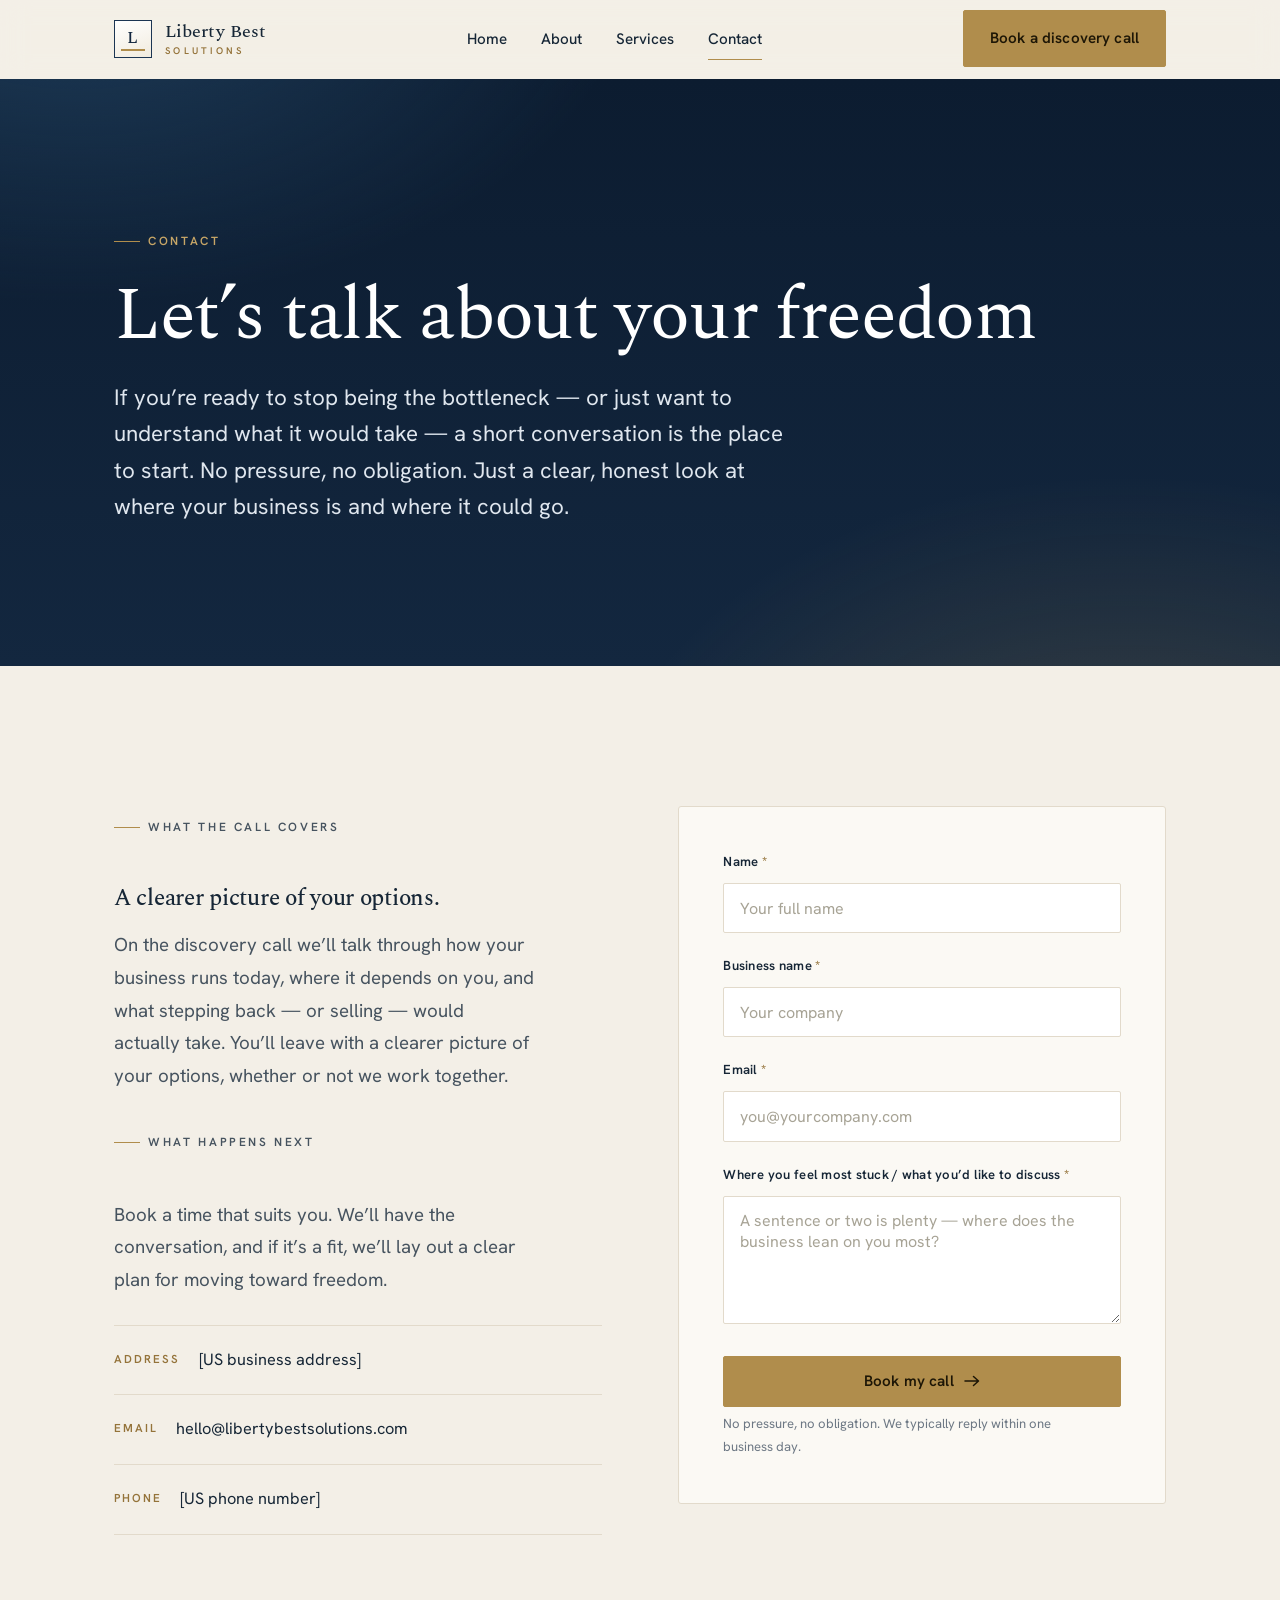
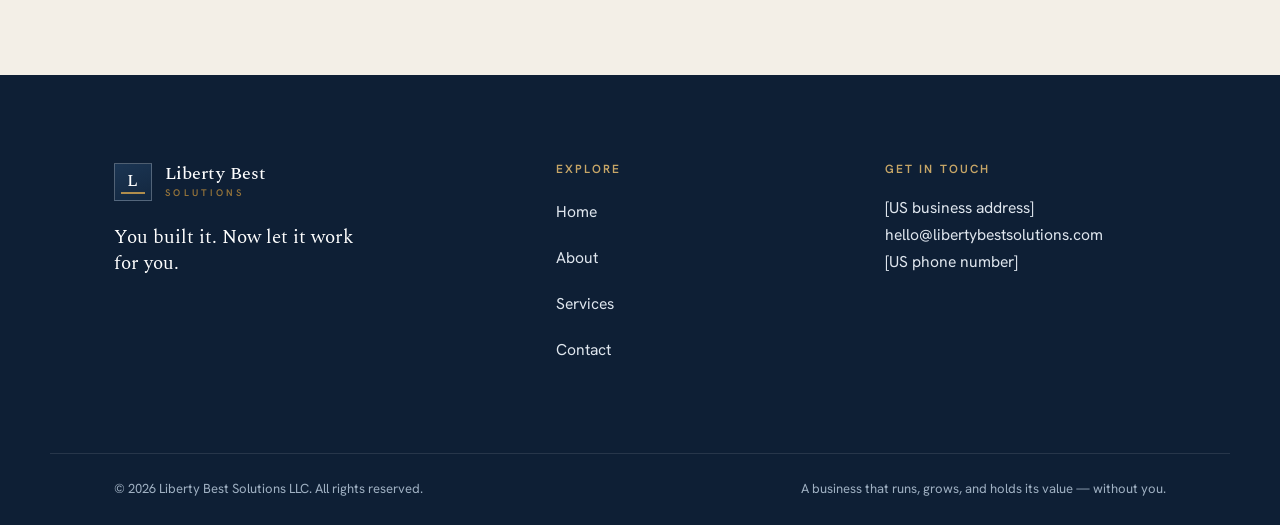
==== contact.html @ 2e7f5e14 "Initial commit" ====
<!DOCTYPE html>
<html lang="en">
<head>
<meta charset="UTF-8" />
<meta name="viewport" content="width=device-width, initial-scale=1.0" />
<title>Contact — Liberty Best Solutions</title>
<meta name="description" content="Let’s talk about your freedom. Book a discovery call — no pressure, no obligation. A clear, honest look at where your business is and where it could go." />
<link rel="stylesheet" href="styles.css" />
</head>
<body>

<header class="site-header">
  <div class="wrap nav">
    <a class="brand" href="index.html" aria-label="Liberty Best Solutions home">
      <span class="brand__mark"><span>L</span></span>
      <span class="brand__name"><b>Liberty Best</b><small>Solutions</small></span>
    </a>
    <nav class="nav__links" aria-label="Primary">
      <a href="index.html">Home</a>
      <a href="about.html">About</a>
      <a href="services.html">Services</a>
      <a href="contact.html" aria-current="page">Contact</a>
    </nav>
    <div class="nav__cta">
      <a class="btn btn--gold" href="#book">Book a discovery call</a>
      <button class="nav__toggle" aria-label="Menu" aria-expanded="false"><span></span></button>
    </div>
  </div>
</header>

<main>
<!-- Page hero -->
<section class="phero on-navy">
  <div class="phero__bg"></div>
  <div class="wrap">
    <div class="phero__inner wide">
      <p class="eyebrow reveal">Contact</p>
      <h1 class="display reveal" data-d="1">Let’s talk about your freedom</h1>
      <p class="lead reveal" data-d="2">If you’re ready to stop being the bottleneck — or just want to understand what it would take — a short conversation is the place to start. No pressure, no obligation. Just a clear, honest look at where your business is and where it could go.</p>
    </div>
  </div>
</section>

<!-- Contact + form -->
<section class="section" id="book">
  <div class="wrap contact-grid">
    <!-- Aside -->
    <div class="contact-aside">
      <div class="reveal">
        <p class="eyebrow">What the call covers</p>
        <h3 style="margin-top:20px;">A clearer picture of your options.</h3>
        <p>On the discovery call we’ll talk through how your business runs today, where it depends on you, and what stepping back — or selling — would actually take. You’ll leave with a clearer picture of your options, whether or not we work together.</p>
      </div>

      <div class="reveal" data-d="1" style="margin-top:8px;">
        <p class="eyebrow">What happens next</p>
        <p style="margin-top:18px;">Book a time that suits you. We’ll have the conversation, and if it’s a fit, we’ll lay out a clear plan for moving toward freedom.</p>
      </div>

      <div class="contact-points reveal" data-d="2">
        <div class="cpoint">
          <span class="cpoint__k">Address</span>
          <span class="cpoint__v">[US business address]</span>
        </div>
        <div class="cpoint">
          <span class="cpoint__k">Email</span>
          <span class="cpoint__v"><a href="mailto:hello@libertybestsolutions.com">hello@libertybestsolutions.com</a></span>
        </div>
        <div class="cpoint">
          <span class="cpoint__k">Phone</span>
          <span class="cpoint__v">[US phone number]</span>
        </div>
      </div>
    </div>

    <!-- Form -->
    <div class="reveal" data-d="1">
      <form class="form" id="contact-form" novalidate>
        <div class="field" data-required>
          <label for="f-name">Name <span class="req">*</span></label>
          <input type="text" id="f-name" name="name" autocomplete="name" placeholder="Your full name" />
          <span class="field__err">Please enter your name.</span>
        </div>
        <div class="field" data-required>
          <label for="f-business">Business name <span class="req">*</span></label>
          <input type="text" id="f-business" name="business" autocomplete="organization" placeholder="Your company" />
          <span class="field__err">Please enter your business name.</span>
        </div>
        <div class="field" data-required>
          <label for="f-email">Email <span class="req">*</span></label>
          <input type="email" id="f-email" name="email" autocomplete="email" placeholder="you@yourcompany.com" />
          <span class="field__err">Please enter a valid email address.</span>
        </div>
        <div class="field" data-required>
          <label for="f-message">Where you feel most stuck / what you’d like to discuss <span class="req">*</span></label>
          <textarea id="f-message" name="message" placeholder="A sentence or two is plenty — where does the business lean on you most?"></textarea>
          <span class="field__err">Please add a short note so we can prepare.</span>
        </div>
        <button type="submit" class="btn btn--gold" style="width:100%;justify-content:center;">Book my call
          <svg width="16" height="12" viewBox="0 0 16 12" fill="none"><path d="M1 6h13M9.5 1.5 14.5 6l-5 4.5" stroke="currentColor" stroke-width="1.5" stroke-linecap="round" stroke-linejoin="round"/></svg>
        </button>
        <p class="form__note">No pressure, no obligation. We typically reply within one business day.</p>
      </form>

      <div class="form__success">
        <div class="tick">
          <svg width="26" height="20" viewBox="0 0 26 20" fill="none"><path d="M2 10.5 9 17 24 2" stroke="currentColor" stroke-width="2" stroke-linecap="round" stroke-linejoin="round"/></svg>
        </div>
        <h3>Thank you — your request is in.</h3>
        <p>We’ll be in touch within one business day to find a time that suits you. Talk soon.</p>
      </div>
    </div>
  </div>
</section>
</main>

<footer class="site-footer">
  <div class="wrap foot">
    <div class="foot__brand">
      <a class="brand" href="index.html" aria-label="Liberty Best Solutions home">
        <span class="brand__mark"><span>L</span></span>
        <span class="brand__name"><b>Liberty Best</b><small>Solutions</small></span>
      </a>
      <p class="foot__tag">You built it. Now let it work for you.</p>
    </div>
    <div>
      <h4>Explore</h4>
      <ul>
        <li><a href="index.html">Home</a></li>
        <li><a href="about.html">About</a></li>
        <li><a href="services.html">Services</a></li>
        <li><a href="contact.html">Contact</a></li>
      </ul>
    </div>
    <div>
      <h4>Get in touch</h4>
      <address>
        [US business address]<br />
        <a href="mailto:hello@libertybestsolutions.com">hello@libertybestsolutions.com</a><br />
        [US phone number]
      </address>
    </div>
  </div>
  <div class="wrap foot__bar">
    <span>© <span data-year>2026</span> Liberty Best Solutions LLC. All rights reserved.</span>
    <span>A business that runs, grows, and holds its value — without you.</span>
  </div>
</footer>

<script src="app.js"></script>
</body>
</html>
---- styles.css ----
/* =========================================================
   Liberty Best Solutions — shared stylesheet
   Mature · calm · premium · authoritative
   ========================================================= */

@import url('https://fonts.googleapis.com/css2?family=Spectral:ital,wght@0,300;0,400;0,500;0,600;1,400&family=Hanken+Grotesk:wght@400;500;600;700&display=swap');

:root{
  /* Navy — trust, stability, premium */
  --navy-900:#0e1f35;
  --navy-800:#13273f;
  --navy-700:#1b3553;
  --navy-600:#284a6e;
  --ink:#162636;          /* primary text on light */

  /* Warm stone neutrals */
  --stone:#f3efe7;        /* page background */
  --stone-deep:#ece6da;
  --paper:#fbf9f4;        /* cards / raised surfaces */
  --line:#e2dacb;         /* hairline on stone */
  --line-soft:#eee8db;

  /* Muted gold accent — used sparingly */
  --gold:#b08d4c;
  --gold-soft:#c7a667;
  --gold-deep:#94733a;
  --gold-tint:rgba(176,141,76,0.10);

  /* Text roles */
  --body:#46535f;         /* body copy on light */
  --muted:#6d7884;        /* secondary */
  --on-navy:#dfe6ee;      /* body on navy */
  --on-navy-soft:#9fb0c2; /* secondary on navy */

  --maxw:1180px;
  --gutter:clamp(20px,5vw,64px);
  --serif:'Spectral',Georgia,'Times New Roman',serif;
  --sans:'Hanken Grotesk',-apple-system,BlinkMacSystemFont,'Segoe UI',Helvetica,Arial,sans-serif;

  --ease:cubic-bezier(.22,.61,.36,1);
}

*{box-sizing:border-box;margin:0;padding:0;}
html{scroll-behavior:smooth;-webkit-text-size-adjust:100%;}
body{
  font-family:var(--sans);
  background:var(--stone);
  color:var(--body);
  font-size:clamp(1rem,0.97rem + 0.25vw,1.1875rem);
  line-height:1.75;
  font-weight:400;
  -webkit-font-smoothing:antialiased;
  text-rendering:optimizeLegibility;
  overflow-x:hidden;
}
img{max-width:100%;display:block;}
a{color:inherit;text-decoration:none;}

/* ---------- Layout ---------- */
.wrap{max-width:var(--maxw);margin-inline:auto;padding-inline:var(--gutter);}
.section{padding-block:clamp(72px,11vw,140px);}
.section--tight{padding-block:clamp(56px,8vw,96px);}
.divider{height:1px;background:var(--line);border:0;}

/* ---------- Typography ---------- */
h1,h2,h3,h4{font-family:var(--serif);color:var(--ink);font-weight:500;line-height:1.08;letter-spacing:-0.012em;text-wrap:balance;}
.display{
  font-size:clamp(2.5rem,1.7rem + 3.9vw,4.6rem);
  font-weight:400;
  line-height:1.04;
  letter-spacing:-0.018em;
}
h2.h2{font-size:clamp(1.9rem,1.4rem + 2.1vw,3rem);font-weight:400;}
h3{font-size:clamp(1.25rem,1.1rem + 0.6vw,1.6rem);}
.lead{
  font-size:clamp(1.15rem,1.04rem + 0.5vw,1.4rem);
  line-height:1.62;
  color:var(--body);
  font-weight:400;
  text-wrap:pretty;
}
p{text-wrap:pretty;}
p + p{margin-top:1.1em;}

.eyebrow{
  font-family:var(--sans);
  font-size:0.74rem;
  font-weight:600;
  letter-spacing:0.22em;
  text-transform:uppercase;
  color:var(--gold-deep);
  display:inline-flex;
  align-items:center;
  gap:0.7em;
}
.eyebrow::before{
  content:"";
  width:26px;height:1px;background:var(--gold);
  display:inline-block;
}
.eyebrow--center{justify-content:center;}
.on-navy .eyebrow{color:var(--gold-soft);}

/* ---------- Buttons ---------- */
.btn{
  --bg:var(--navy-800);--fg:#fff;--bd:var(--navy-800);
  font-family:var(--sans);
  font-weight:600;
  font-size:0.95rem;
  letter-spacing:0.01em;
  display:inline-flex;align-items:center;gap:0.65em;
  padding:0.95em 1.7em;
  background:var(--bg);color:var(--fg);
  border:1px solid var(--bd);
  border-radius:2px;
  cursor:pointer;
  transition:transform .4s var(--ease),background .35s var(--ease),box-shadow .4s var(--ease),color .35s var(--ease);
  will-change:transform;
  white-space:nowrap;
}
.btn svg{transition:transform .4s var(--ease);}
.btn:hover{transform:translateY(-2px);box-shadow:0 14px 30px -14px rgba(14,31,53,.55);}
.btn:hover svg{transform:translateX(4px);}
.btn--gold{--bg:var(--gold);--bd:var(--gold);--fg:#1d1606;}
.btn--gold:hover{--bg:var(--gold-soft);box-shadow:0 14px 30px -14px rgba(176,141,76,.6);}
.btn--ghost{--bg:transparent;--fg:var(--ink);--bd:var(--line);}
.btn--ghost:hover{--bg:#fff;--bd:#d6cdba;}
.btn--on-navy{--bg:transparent;--fg:#fff;--bd:rgba(255,255,255,.32);}
.btn--on-navy:hover{--bg:rgba(255,255,255,.06);--bd:rgba(255,255,255,.6);}

.tlink{
  font-family:var(--sans);font-weight:600;font-size:0.95rem;
  color:var(--ink);display:inline-flex;align-items:center;gap:0.5em;
  padding-bottom:2px;border-bottom:1px solid var(--gold);
  transition:gap .35s var(--ease),color .3s var(--ease);
}
.tlink:hover{gap:0.85em;color:var(--gold-deep);}
.on-navy .tlink{color:#fff;}

/* ---------- Header ---------- */
.site-header{
  position:sticky;top:0;z-index:60;
  background:rgba(243,239,231,.82);
  backdrop-filter:saturate(140%) blur(14px);
  border-bottom:1px solid transparent;
  transition:border-color .4s var(--ease),background .4s var(--ease);
}
.site-header.scrolled{border-bottom-color:var(--line);background:rgba(243,239,231,.94);}
.nav{display:flex;align-items:center;justify-content:space-between;gap:24px;height:78px;}

.brand{display:flex;align-items:center;gap:13px;}
.brand__mark{
  width:38px;height:38px;flex:none;position:relative;
  border:1px solid var(--navy-700);
  display:grid;place-items:center;
  color:var(--navy-800);
  background:linear-gradient(160deg,#fff,#f1ebde);
}
.brand__mark span{font-family:var(--serif);font-weight:500;font-size:1.05rem;letter-spacing:0.02em;}
.brand__mark::after{content:"";position:absolute;left:6px;right:6px;bottom:6px;height:2px;background:var(--gold);}
.brand__name{display:flex;flex-direction:column;line-height:1;}
.brand__name b{font-family:var(--serif);font-weight:500;font-size:1.12rem;color:var(--ink);letter-spacing:.005em;}
.brand__name small{font-family:var(--sans);font-weight:600;font-size:0.6rem;letter-spacing:0.34em;text-transform:uppercase;color:var(--gold-deep);margin-top:5px;}

.nav__links{display:flex;align-items:center;gap:34px;}
.nav__links a{
  font-family:var(--sans);font-weight:500;font-size:0.95rem;color:var(--ink);
  position:relative;padding:6px 0;transition:color .3s var(--ease);
}
.nav__links a::after{
  content:"";position:absolute;left:0;bottom:-2px;height:1.5px;width:0;background:var(--gold);
  transition:width .4s var(--ease);
}
.nav__links a:hover{color:var(--gold-deep);}
.nav__links a:hover::after,.nav__links a[aria-current="page"]::after{width:100%;}
.nav__links a[aria-current="page"]{color:var(--ink);}
.nav__cta{display:flex;align-items:center;gap:18px;}

.nav__toggle{display:none;width:44px;height:44px;border:1px solid var(--line);background:transparent;border-radius:2px;cursor:pointer;position:relative;}
.nav__toggle span,.nav__toggle span::before,.nav__toggle span::after{
  content:"";position:absolute;left:50%;top:50%;width:18px;height:1.5px;background:var(--ink);transform:translate(-50%,-50%);transition:.35s var(--ease);
}
.nav__toggle span::before{transform:translate(-50%,-6px);}
.nav__toggle span::after{transform:translate(-50%,5px);}
.nav__toggle[aria-expanded="true"] span{background:transparent;}
.nav__toggle[aria-expanded="true"] span::before{transform:translate(-50%,0) rotate(45deg);}
.nav__toggle[aria-expanded="true"] span::after{transform:translate(-50%,0) rotate(-45deg);}

/* ---------- Hero ---------- */
.hero{position:relative;overflow:hidden;}
.hero__grid{
  display:grid;grid-template-columns:1.05fr 0.95fr;gap:clamp(36px,5vw,72px);align-items:center;
  padding-block:clamp(56px,8vw,120px);
}
.hero__eyebrow{margin-bottom:26px;}
.hero h1{margin-bottom:28px;}
.hero .lead{max-width:34ch;margin-bottom:40px;}
.hero__actions{display:flex;align-items:center;gap:26px;flex-wrap:wrap;}

/* Open-horizon CSS abstraction (no literal imagery) */
.horizon{
  position:relative;aspect-ratio:5/6;width:100%;border-radius:3px;overflow:hidden;
  background:
    radial-gradient(120% 80% at 50% 118%, rgba(199,166,103,.42), rgba(199,166,103,0) 55%),
    linear-gradient(180deg,#0c1c30 0%,#13273f 38%,#1c3a5b 58%,#2c5478 70%,#5b7e9c 78%,#9fb6c6 86%,#cdd7d9 100%);
  box-shadow:inset 0 0 0 1px rgba(255,255,255,.06), 0 40px 80px -50px rgba(14,31,53,.7);
}
.horizon::before{ /* horizon line + water sheen */
  content:"";position:absolute;left:0;right:0;top:78%;height:42%;
  background:linear-gradient(180deg, rgba(255,255,255,.16), rgba(255,255,255,0) 30%);
  mix-blend-mode:screen;
}
.horizon::after{ /* sun glow low on horizon */
  content:"";position:absolute;left:50%;top:78%;width:46%;aspect-ratio:1;transform:translate(-50%,-58%);
  background:radial-gradient(circle, rgba(247,226,178,.7), rgba(247,226,178,0) 62%);
  filter:blur(2px);
}
.horizon__line{position:absolute;left:0;right:0;top:78%;height:1px;background:linear-gradient(90deg,transparent,rgba(247,226,178,.55),transparent);}
.horizon__caption{
  position:absolute;left:22px;bottom:20px;z-index:2;
  font-family:var(--sans);font-size:0.7rem;letter-spacing:0.16em;text-transform:uppercase;
  color:rgba(255,255,255,.78);font-weight:600;
  display:flex;align-items:center;gap:8px;
}
.horizon__caption::before{content:"";width:18px;height:1px;background:var(--gold-soft);}
.grain{position:absolute;inset:0;pointer-events:none;opacity:.5;mix-blend-mode:overlay;
  background-image:url("data:image/svg+xml,%3Csvg xmlns='http://www.w3.org/2000/svg' width='160' height='160'%3E%3Cfilter id='n'%3E%3CfeTurbulence type='fractalNoise' baseFrequency='0.9' numOctaves='2'/%3E%3C/filter%3E%3Crect width='100%25' height='100%25' filter='url(%23n)' opacity='0.4'/%3E%3C/svg%3E");}

/* ---------- Statement band ---------- */
.statement{background:var(--paper);border-block:1px solid var(--line);}
.statement__inner{display:grid;grid-template-columns:auto 1fr;gap:clamp(28px,5vw,72px);align-items:start;}
.statement__label{font-family:var(--sans);font-weight:600;font-size:0.74rem;letter-spacing:0.2em;text-transform:uppercase;color:var(--gold-deep);white-space:nowrap;padding-top:.7em;}
.statement__text{font-family:var(--serif);font-weight:400;font-size:clamp(1.5rem,1.2rem + 1.6vw,2.4rem);line-height:1.32;color:var(--ink);letter-spacing:-0.01em;text-wrap:balance;}

/* ---------- Section header ---------- */
.shead{max-width:60ch;margin-bottom:clamp(40px,5vw,68px);}
.shead .eyebrow{margin-bottom:22px;}
.shead h2{margin-bottom:18px;}
.shead.center{margin-inline:auto;text-align:center;}

/* ---------- Service cards ---------- */
.svc-grid{display:grid;grid-template-columns:repeat(3,1fr);gap:clamp(18px,2vw,28px);}
.svc{
  position:relative;background:var(--paper);border:1px solid var(--line);
  padding:clamp(28px,3vw,40px);display:flex;flex-direction:column;
  border-radius:3px;overflow:hidden;
  transition:transform .5s var(--ease),box-shadow .5s var(--ease),border-color .5s var(--ease);
}
.svc::before{content:"";position:absolute;left:0;top:0;height:3px;width:0;background:var(--gold);transition:width .6s var(--ease);}
.svc:hover{transform:translateY(-6px);box-shadow:0 30px 60px -40px rgba(14,31,53,.5);border-color:#d8cfbb;}
.svc:hover::before{width:100%;}
.svc__num{font-family:var(--serif);font-size:0.95rem;color:var(--gold-deep);font-weight:500;letter-spacing:.05em;margin-bottom:auto;}
.svc__title{font-family:var(--serif);font-size:clamp(1.45rem,1.2rem + 0.9vw,1.85rem);color:var(--ink);font-weight:500;margin:30px 0 12px;}
.svc__body{color:var(--body);font-size:1.02rem;line-height:1.65;}
.svc__more{margin-top:22px;font-family:var(--sans);font-weight:600;font-size:0.85rem;letter-spacing:.04em;color:var(--gold-deep);display:inline-flex;align-items:center;gap:.5em;opacity:0;transform:translateY(4px);transition:.5s var(--ease);}
.svc:hover .svc__more{opacity:1;transform:none;}

/* ---------- Editorial two-col ---------- */
.editorial{display:grid;grid-template-columns:0.9fr 1.1fr;gap:clamp(36px,6vw,90px);align-items:center;}
.editorial__media{position:relative;aspect-ratio:4/3.4;border-radius:3px;overflow:hidden;
  background:linear-gradient(155deg,#16293f,#24486b 60%,#6f93ad);
  box-shadow:0 40px 80px -55px rgba(14,31,53,.7);}
.editorial__media .horizon__line{top:64%;}
.editorial__media::after{content:"";position:absolute;left:0;right:0;top:64%;height:36%;background:linear-gradient(180deg,rgba(255,255,255,.12),transparent 40%);mix-blend-mode:screen;}
.kfacts{display:grid;gap:0;margin-top:34px;border-top:1px solid var(--line);}
.kfact{display:grid;grid-template-columns:auto 1fr;gap:22px;align-items:baseline;padding:18px 0;border-bottom:1px solid var(--line);}
.kfact b{font-family:var(--serif);font-size:2rem;font-weight:400;color:var(--gold-deep);line-height:1;}
.kfact span{color:var(--body);font-size:1rem;}

/* ---------- CTA band (navy) ---------- */
.cta-band{background:var(--navy-900);color:var(--on-navy);position:relative;overflow:hidden;}
.cta-band .horizon-bg{position:absolute;inset:0;opacity:.9;
  background:radial-gradient(90% 120% at 80% 120%, rgba(176,141,76,.28), transparent 55%),
            radial-gradient(70% 90% at 12% -10%, rgba(43,84,120,.55), transparent 60%);}
.cta-band__inner{position:relative;display:grid;grid-template-columns:1.2fr auto;gap:48px;align-items:center;}
.cta-band h2{color:#fff;font-size:clamp(1.8rem,1.3rem + 2.2vw,3rem);font-weight:400;max-width:18ch;}
.cta-band .lead{color:var(--on-navy);}
@media(max-width:760px){.cta-band__inner{grid-template-columns:1fr;}}

/* ---------- Page hero (interior) ---------- */
.phero{background:var(--navy-900);color:var(--on-navy);position:relative;overflow:hidden;}
.phero__bg{position:absolute;inset:0;opacity:1;
  background:radial-gradient(80% 120% at 88% 130%, rgba(176,141,76,.26), transparent 52%),
            radial-gradient(75% 100% at 6% -20%, rgba(43,84,120,.6), transparent 58%),
            linear-gradient(180deg,#0c1c30,#13273f);}
.phero__inner{position:relative;padding-block:clamp(72px,11vw,150px);max-width:30ch;}
.phero .eyebrow{color:var(--gold-soft);margin-bottom:26px;}
.phero h1{color:#fff;margin-bottom:26px;}
.phero .lead{color:var(--on-navy);max-width:46ch;}
.phero__inner.wide{max-width:none;}
.phero__inner.wide .lead{max-width:52ch;}

/* ---------- Process / stages ---------- */
.stage{display:grid;grid-template-columns:auto 1fr;gap:clamp(28px,5vw,72px);padding-block:clamp(44px,6vw,72px);border-top:1px solid var(--line);}
.stage:last-child{border-bottom:1px solid var(--line);}
.stage__index{display:flex;flex-direction:column;gap:10px;}
.stage__index b{font-family:var(--serif);font-size:clamp(2.6rem,2rem + 2.5vw,4.2rem);font-weight:300;color:var(--gold);line-height:.9;letter-spacing:-.02em;}
.stage__index small{font-family:var(--sans);font-weight:600;font-size:0.72rem;letter-spacing:.2em;text-transform:uppercase;color:var(--muted);}
.stage__title{font-family:var(--serif);font-size:clamp(1.7rem,1.3rem + 1.6vw,2.5rem);font-weight:500;color:var(--ink);margin-bottom:28px;}
.stage__rows{display:grid;grid-template-columns:repeat(3,1fr);gap:clamp(20px,2.5vw,40px);}
.stage__row dt{font-family:var(--sans);font-weight:600;font-size:0.74rem;letter-spacing:.16em;text-transform:uppercase;color:var(--gold-deep);margin-bottom:12px;display:flex;align-items:center;gap:8px;}
.stage__row dt::before{content:"";width:14px;height:1px;background:var(--gold);}
.stage__row dd{color:var(--body);font-size:1.02rem;line-height:1.62;}

/* ---------- Belief / prose blocks ---------- */
.prose-grid{display:grid;grid-template-columns:0.8fr 1.2fr;gap:clamp(32px,6vw,88px);align-items:start;}
.prose-grid h2{font-size:clamp(1.7rem,1.3rem + 1.7vw,2.6rem);font-weight:400;}
.prose-grid .body p{margin-bottom:1.1em;}
.pullquote{font-family:var(--serif);font-style:italic;font-weight:400;font-size:clamp(1.5rem,1.2rem + 1.5vw,2.3rem);line-height:1.35;color:var(--ink);letter-spacing:-.01em;border-left:2px solid var(--gold);padding-left:clamp(20px,3vw,38px);text-wrap:balance;}

.valuelist{list-style:none;display:grid;gap:0;}
.valuelist li{display:grid;grid-template-columns:auto 1fr;gap:20px;padding:24px 0;border-top:1px solid var(--line);}
.valuelist li:last-child{border-bottom:1px solid var(--line);}
.valuelist .vnum{font-family:var(--serif);color:var(--gold-deep);font-size:1.05rem;font-weight:500;}
.valuelist h3{font-size:1.3rem;margin-bottom:8px;}
.valuelist p{font-size:1rem;color:var(--body);}

/* ---------- Contact ---------- */
.contact-grid{display:grid;grid-template-columns:1fr 1fr;gap:clamp(40px,6vw,88px);align-items:start;}
.contact-aside h3{font-size:1.45rem;margin-bottom:18px;}
.contact-aside p{color:var(--body);margin-bottom:28px;max-width:42ch;}
.contact-points{display:grid;gap:0;border-top:1px solid var(--line);margin-top:6px;}
.cpoint{display:grid;grid-template-columns:auto 1fr;gap:18px;align-items:start;padding:20px 0;border-bottom:1px solid var(--line);}
.cpoint__k{font-family:var(--sans);font-weight:600;font-size:0.72rem;letter-spacing:.18em;text-transform:uppercase;color:var(--gold-deep);padding-top:3px;}
.cpoint__v{color:var(--ink);font-size:1.02rem;}
.cpoint__v a:hover{color:var(--gold-deep);}

.form{background:var(--paper);border:1px solid var(--line);border-radius:3px;padding:clamp(28px,3.5vw,44px);}
.field{margin-bottom:22px;}
.field label{display:block;font-family:var(--sans);font-weight:600;font-size:0.82rem;letter-spacing:.02em;color:var(--ink);margin-bottom:9px;}
.field label .req{color:var(--gold-deep);}
.field input,.field textarea{
  width:100%;font-family:var(--sans);font-size:1rem;color:var(--ink);
  background:#fff;border:1px solid var(--line);border-radius:2px;
  padding:0.85em 1em;transition:border-color .3s var(--ease),box-shadow .3s var(--ease);
}
.field textarea{min-height:128px;resize:vertical;}
.field input:focus,.field textarea:focus{outline:none;border-color:var(--gold);box-shadow:0 0 0 3px var(--gold-tint);}
.field input::placeholder,.field textarea::placeholder{color:#a7a395;}
.field.invalid input,.field.invalid textarea{border-color:#b4452f;box-shadow:0 0 0 3px rgba(180,69,47,.1);}
.field__err{display:none;color:#a23a26;font-size:0.8rem;margin-top:7px;font-weight:500;}
.field.invalid .field__err{display:block;}
.form__note{font-size:0.82rem;color:var(--muted);margin-top:6px;}
.form__success{
  display:none;text-align:center;padding:clamp(30px,4vw,52px) 10px;
}
.form__success.show{display:block;animation:fadeUp .6s var(--ease) both;}
.form__success .tick{width:58px;height:58px;border-radius:50%;border:1.5px solid var(--gold);display:grid;place-items:center;margin:0 auto 22px;color:var(--gold-deep);}
.form__success h3{font-size:1.6rem;margin-bottom:10px;}
.form__success p{color:var(--body);max-width:36ch;margin-inline:auto;}

/* ---------- Footer ---------- */
.site-footer{background:var(--navy-900);color:var(--on-navy-soft);position:relative;overflow:hidden;}
.site-footer .horizon-bg{position:absolute;inset:0;background:radial-gradient(60% 120% at 90% 130%,rgba(176,141,76,.16),transparent 55%);}
.foot{position:relative;display:grid;grid-template-columns:1.4fr 1fr 1fr;gap:48px;padding-block:clamp(56px,7vw,88px);}
.foot__brand .brand__mark{border-color:rgba(255,255,255,.25);background:linear-gradient(160deg,#1b3553,#13273f);color:#fff;}
.foot__brand .brand__name b{color:#fff;}
.foot__tag{margin-top:24px;font-family:var(--serif);font-size:1.2rem;color:#fff;max-width:24ch;line-height:1.4;}
.foot h4{font-family:var(--sans);font-weight:600;font-size:0.74rem;letter-spacing:.18em;text-transform:uppercase;color:var(--gold-soft);margin-bottom:20px;}
.foot ul{list-style:none;display:grid;gap:13px;}
.foot a{color:var(--on-navy);transition:color .3s var(--ease);font-size:0.98rem;}
.foot a:hover{color:var(--gold-soft);}
.foot address{font-style:normal;color:var(--on-navy);font-size:0.98rem;line-height:1.7;}
.foot__bar{position:relative;border-top:1px solid rgba(255,255,255,.1);padding-block:24px;display:flex;justify-content:space-between;gap:16px;flex-wrap:wrap;font-size:0.82rem;color:var(--on-navy-soft);}

/* ---------- Reveal animation ---------- */
.reveal{opacity:0;transform:translateY(22px);transition:opacity .9s var(--ease),transform .9s var(--ease);}
.reveal.in{opacity:1;transform:none;}
.reveal[data-d="1"]{transition-delay:.08s;}
.reveal[data-d="2"]{transition-delay:.16s;}
.reveal[data-d="3"]{transition-delay:.24s;}
.reveal[data-d="4"]{transition-delay:.32s;}
@keyframes fadeUp{from{opacity:0;transform:translateY(14px);}to{opacity:1;transform:none;}}
@media(prefers-reduced-motion:reduce){
  *{scroll-behavior:auto !important;}
  .reveal{opacity:1 !important;transform:none !important;transition:none !important;}
}

/* ---------- Responsive ---------- */
@media(max-width:980px){
  .svc-grid{grid-template-columns:1fr;}
  .stage__rows{grid-template-columns:1fr;gap:22px;}
  .editorial,.prose-grid,.contact-grid{grid-template-columns:1fr;}
  .editorial__media{order:-1;aspect-ratio:16/10;}
  .foot{grid-template-columns:1fr 1fr;gap:40px;}
  .foot__brand{grid-column:1/-1;}
}
@media(max-width:760px){
  .nav__links,.nav__cta .btn{display:none;}
  .nav__toggle{display:block;}
  .hero__grid{grid-template-columns:1fr;}
  .horizon{aspect-ratio:16/12;max-height:46vh;}
  .statement__inner{grid-template-columns:1fr;gap:16px;}
  .cta-band__inner{grid-template-columns:1fr;}
  .stage{grid-template-columns:1fr;gap:18px;}
  .foot{grid-template-columns:1fr;}

  /* mobile nav panel */
  .nav__links.open{
    display:flex;position:absolute;left:0;right:0;top:78px;flex-direction:column;gap:0;
    background:var(--paper);border-bottom:1px solid var(--line);padding:8px var(--gutter) 20px;
  }
  .nav__links.open a{padding:16px 0;border-bottom:1px solid var(--line-soft);width:100%;}
  .nav__links.open + .nav__cta .btn{display:none;}
}
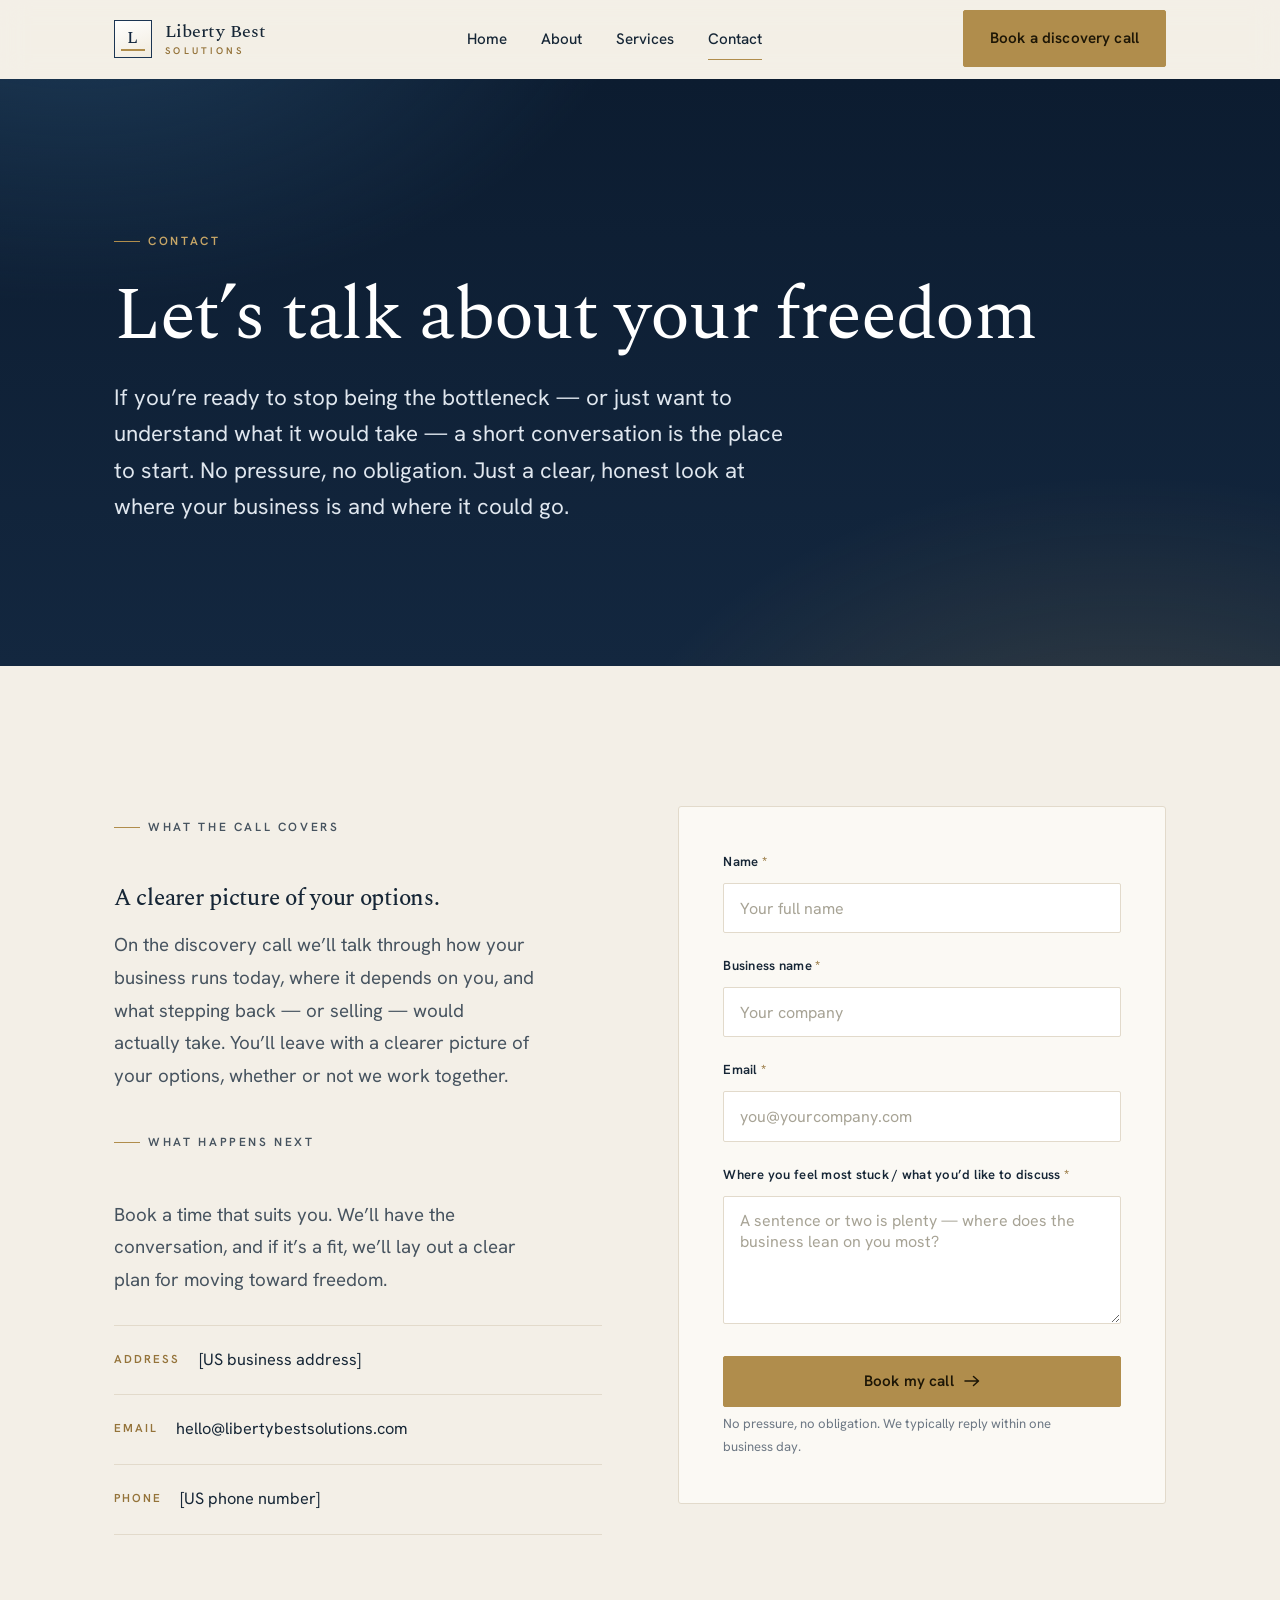
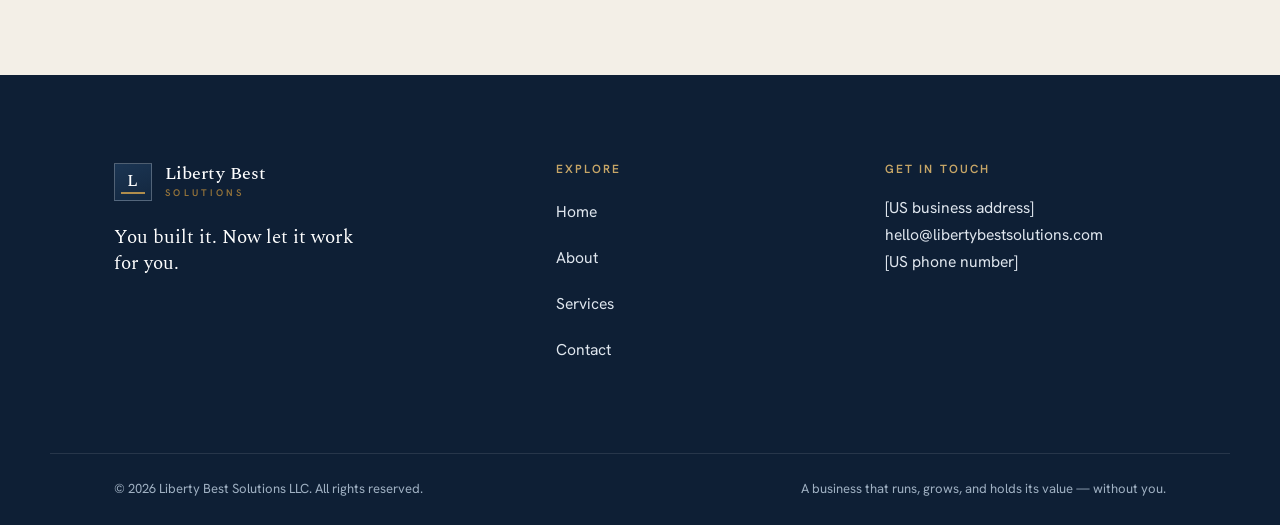
==== commit b48e4139: "Wire contact form to Web3Forms Form previously showed a success message without sending anything. No" ====
--- a/contact.html
+++ b/contact.html
@@ -76,6 +76,9 @@
     <!-- Form -->
     <div class="reveal" data-d="1">
       <form class="form" id="contact-form" novalidate>
+        <input type="hidden" name="access_key" value="0a86e2d9-67a7-4ab7-b66c-dfae883e7408" />
+        <input type="hidden" name="subject" value="New enquiry from Liberty Best Solutions" />
+        <input type="checkbox" name="botcheck" style="display:none;" tabindex="-1" autocomplete="off" aria-hidden="true" />
         <div class="field" data-required>
           <label for="f-name">Name <span class="req">*</span></label>
           <input type="text" id="f-name" name="name" autocomplete="name" placeholder="Your full name" />
@@ -100,6 +103,7 @@
           <svg width="16" height="12" viewBox="0 0 16 12" fill="none"><path d="M1 6h13M9.5 1.5 14.5 6l-5 4.5" stroke="currentColor" stroke-width="1.5" stroke-linecap="round" stroke-linejoin="round"/></svg>
         </button>
         <p class="form__note">No pressure, no obligation. We typically reply within one business day.</p>
+        <p class="form__error" hidden>Sorry — something went wrong sending your message. Please try again, or email us directly at <a href="mailto:hello@libertybestsolutions.com">hello@libertybestsolutions.com</a>.</p>
       </form>
 
       <div class="form__success">
--- a/styles.css
+++ b/styles.css
@@ -341,6 +341,8 @@
 .field__err{display:none;color:#a23a26;font-size:0.8rem;margin-top:7px;font-weight:500;}
 .field.invalid .field__err{display:block;}
 .form__note{font-size:0.82rem;color:var(--muted);margin-top:6px;}
+.form__error{color:#a23a26;font-size:0.85rem;margin-top:10px;font-weight:500;}
+.form__error a{color:inherit;text-decoration:underline;}
 .form__success{
   display:none;text-align:center;padding:clamp(30px,4vw,52px) 10px;
 }
